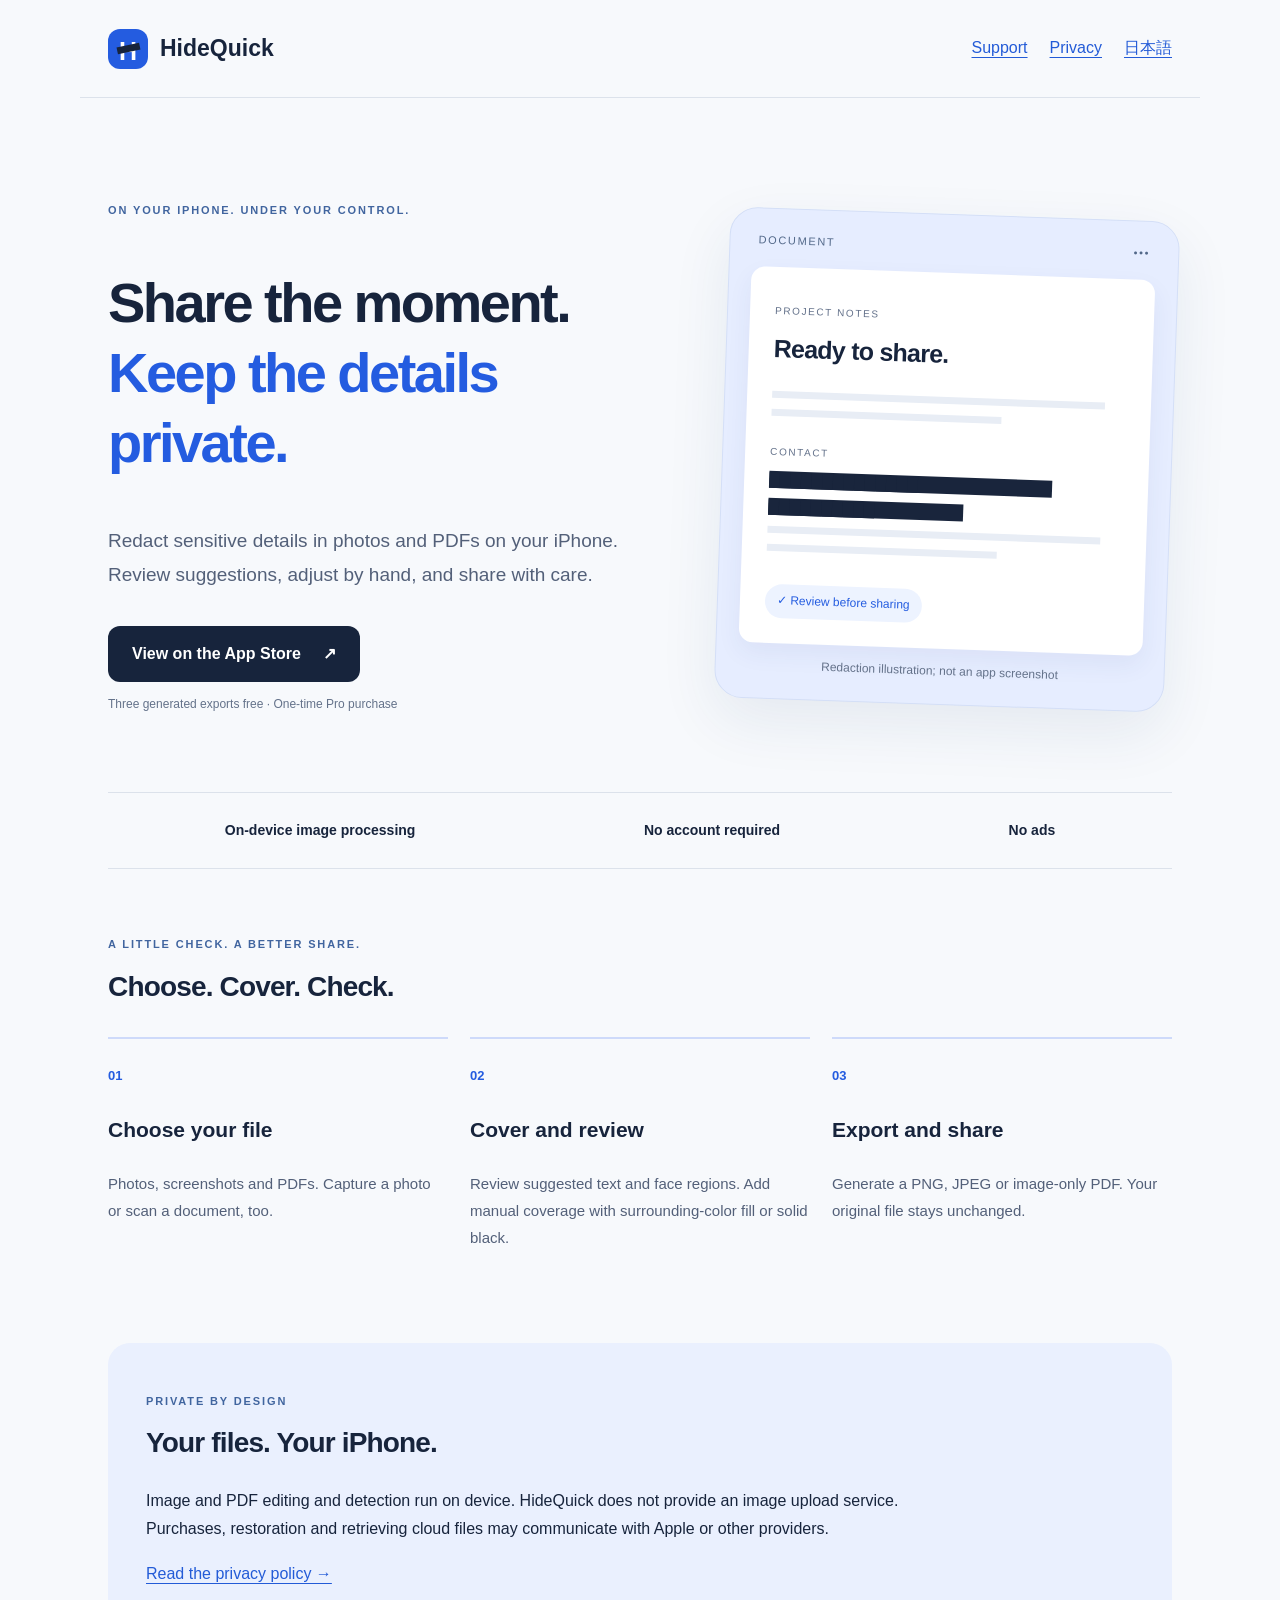
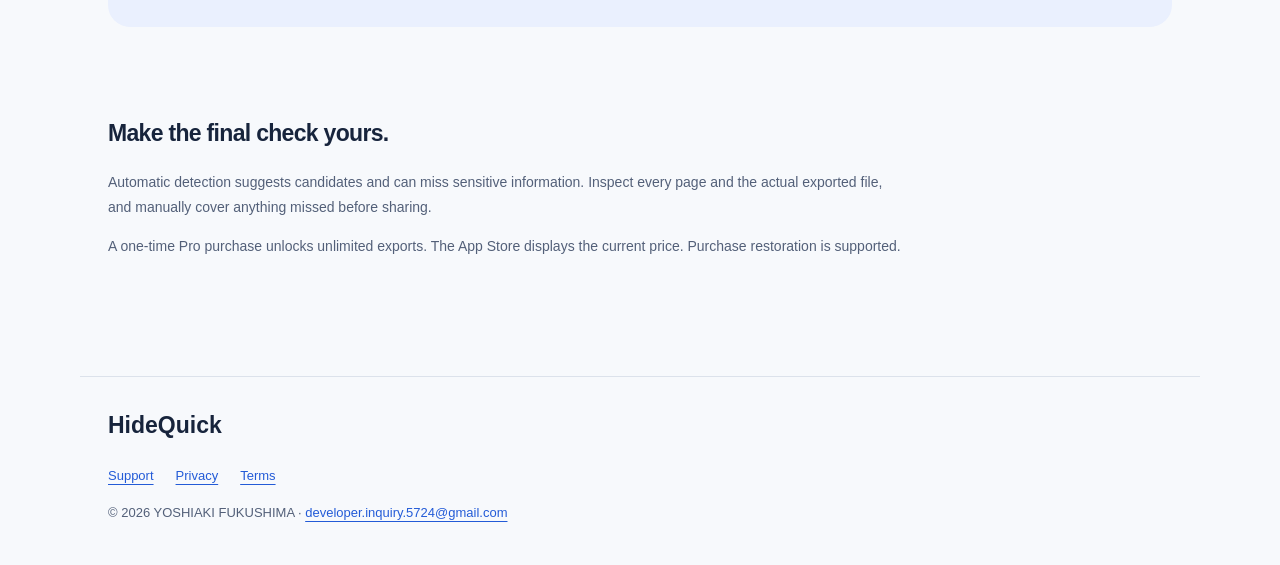
==== index-en.html @ 8d501123 "Add bilingual support, privacy, terms and website styles" ====
<!doctype html>
<html lang="en"><head><meta charset="utf-8"><meta name="viewport" content="width=device-width,initial-scale=1"><meta name="description" content="HideQuick — on-device photo and PDF redaction for iPhone. Review, cover and share."><title>HideQuick — Review. Redact. Share.</title><link rel="stylesheet" href="style.css"></head><body class="landing"><header><a class="brand" href="index-en.html"><span class="logo" aria-hidden="true">H<span></span></span>HideQuick</a><nav aria-label="Navigation"><a href="support-en.html">Support</a><a href="privacy-en.html">Privacy</a><a href="index.html">日本語</a></nav></header><main><section class="hero"><div><p class="eyebrow">ON YOUR IPHONE. UNDER YOUR CONTROL.</p><h1>Share the moment.<br><span>Keep the details private.</span></h1><p class="intro">Redact sensitive details in photos and PDFs on your iPhone. Review suggestions, adjust by hand, and share with care.</p><a class="button" href="https://apps.apple.com/jp/app/id6823112344">View on the App Store <span aria-hidden="true">↗</span></a><p class="fine">Three generated exports free · One-time Pro purchase</p></div><div class="demo" role="img" aria-label="Illustration of a document with fictional contact details redacted"><div class="demo-top"><span>DOCUMENT</span><span>•••</span></div><div class="paper"><p class="paper-label">PROJECT NOTES</p><h2>Ready to share.</h2><div class="line long"></div><div class="line"></div><p class="data-label">CONTACT</p><div class="masked">██████████████</div><div class="masked short">██████████</div><div class="line long"></div><div class="line"></div><span class="reviewed">✓ Review before sharing</span></div><p class="demo-note">Redaction illustration; not an app screenshot</p></div></section><section class="value-bar"><span>On-device image processing</span><span>No account required</span><span>No ads</span></section><section class="steps"><p class="eyebrow">A LITTLE CHECK. A BETTER SHARE.</p><h2>Choose. Cover. Check.</h2><div class="grid"><article class="feature"><span class="number">01</span><h3>Choose your file</h3><p>Photos, screenshots and PDFs. Capture a photo or scan a document, too.</p></article><article class="feature"><span class="number">02</span><h3>Cover and review</h3><p>Review suggested text and face regions. Add manual coverage with surrounding-color fill or solid black.</p></article><article class="feature"><span class="number">03</span><h3>Export and share</h3><p>Generate a PNG, JPEG or image-only PDF. Your original file stays unchanged.</p></article></div></section><section class="privacy-block"><p class="eyebrow">PRIVATE BY DESIGN</p><h2>Your files. Your iPhone.</h2><p>Image and PDF editing and detection run on device. HideQuick does not provide an image upload service. Purchases, restoration and retrieving cloud files may communicate with Apple or other providers.</p><a href="privacy-en.html">Read the privacy policy →</a></section><section class="notice"><h2>Make the final check yours.</h2><p>Automatic detection suggests candidates and can miss sensitive information. Inspect every page and the actual exported file, and manually cover anything missed before sharing.</p><p>A one-time Pro purchase unlocks unlimited exports. The App Store displays the current price. Purchase restoration is supported.</p></section></main><footer><a class="brand" href="index-en.html">HideQuick</a><nav><a href="support-en.html">Support</a><a href="privacy-en.html">Privacy</a><a href="terms-en.html">Terms</a></nav><p>© 2026 YOSHIAKI FUKUSHIMA · <a href="mailto:developer.inquiry.5724@gmail.com">developer.inquiry.5724@gmail.com</a></p></footer></body></html>
---- style.css ----
*{box-sizing:border-box}html{scroll-behavior:smooth}body{margin:0;font:16px/1.8 -apple-system,BlinkMacSystemFont,"Hiragino Sans",sans-serif;color:#17243c;background:#f7f9fc}header,main,footer{max-width:1120px;margin:auto;padding:28px}header{display:flex;justify-content:space-between;align-items:center;gap:20px;border-bottom:1px solid #dce2eb}a{color:#235bd7;text-underline-offset:4px}nav{display:flex;gap:22px;flex-wrap:wrap}.brand{display:inline-flex;align-items:center;gap:12px;font-size:23px;font-weight:800;text-decoration:none;color:#17243c}.logo{display:inline-grid;place-items:center;width:40px;height:40px;background:#245ce0;color:white;border-radius:12px;font-size:25px;position:relative}.logo span{position:absolute;width:23px;height:7px;background:#17243c;transform:rotate(-12deg)}h1{font-size:clamp(34px,5vw,56px);line-height:1.25;letter-spacing:-.045em}h1 span{color:#245ce0}h2{font-size:28px;line-height:1.45;margin-top:38px;letter-spacing:-.03em}h3{font-size:21px}p{overflow-wrap:anywhere}.intro{font-size:19px;color:#536079;max-width:620px}.button{display:inline-flex;gap:22px;align-items:center;background:#17243c;color:white;border-radius:12px;padding:14px 24px;text-decoration:none;font-weight:700;margin-top:14px}.button:hover{background:#245ce0}.fine,.demo-note{font-size:12px;color:#64728a}.eyebrow{font-size:11px;font-weight:800;letter-spacing:.17em;color:#41659f}.hero{display:grid;grid-template-columns:1.25fr 1fr;gap:52px;align-items:center;padding:64px 0}.demo{padding:22px;background:#e6edff;border:1px solid #d4dff7;border-radius:28px;transform:rotate(2deg);box-shadow:0 22px 60px #1c397015}.demo-top{display:flex;justify-content:space-between;font-size:11px;letter-spacing:.15em;padding:0 6px 16px;color:#526889}.paper{background:white;border-radius:14px;padding:25px;box-shadow:0 10px 25px #34457810}.paper-label,.data-label{font-size:10px;letter-spacing:.16em;color:#63718a}.paper h2{margin:5px 0 25px;font-size:25px}.line{height:7px;background:#e8edf5;width:65%;margin:11px 0}.long{width:94%}.masked{font-size:15px;line-height:1.35;letter-spacing:0;color:#19253c;overflow:hidden;width:80%;background:#19253c;margin:10px 0;height:17px}.short{width:55%}.data-label{margin:27px 0 10px}.reviewed{display:inline-block;margin-top:22px;color:#245ce0;background:#edf3ff;padding:6px 12px;border-radius:20px;font-size:12px}.demo-note{text-align:center;margin-bottom:0}.value-bar{display:flex;justify-content:space-around;gap:15px;padding:25px 10px;border-block:1px solid #dce2eb;font-size:14px;font-weight:650}.steps{padding:55px 0}.steps h2{margin-top:12px}.grid{display:grid;grid-template-columns:repeat(3,1fr);gap:22px;margin-top:30px}.feature{border-top:2px solid #cedafa;padding:22px 0}.feature p{color:#536079;font-size:15px}.number{color:#245ce0;font-size:13px;font-weight:800}.privacy-block{border-radius:22px;background:#eaf0fe;padding:38px;margin:0 0 42px}.privacy-block h2{margin-top:8px}.privacy-block p{max-width:790px}.notice{padding:10px 0 40px;max-width:800px}.notice h2{font-size:23px}.notice p{font-size:14px;color:#536079}footer{border-top:1px solid #dce2eb;font-size:13px;color:#536079;margin-top:35px}footer nav{margin-top:18px}.card{background:white;border:1px solid #dce2eb;border-radius:18px;padding:26px;margin:24px 0}details{border-bottom:1px solid #dce2eb;padding:18px 0}summary{cursor:pointer;font-weight:650}a:focus-visible,summary:focus-visible{outline:3px solid #e59529;outline-offset:5px}@media(max-width:760px){header,main,footer{padding:22px}header{align-items:flex-start;flex-direction:column}nav{gap:15px;font-size:14px}.hero{grid-template-columns:1fr;padding:32px 0;gap:32px}.hero h1{font-size:clamp(32px,8vw,48px)}.demo{max-width:440px;transform:none;width:100%;justify-self:center}.value-bar{flex-wrap:wrap;justify-content:flex-start;font-size:13px;gap:12px 20px}.grid{grid-template-columns:1fr;gap:8px}.steps{padding:36px 0}.privacy-block{padding:24px}.intro{font-size:17px}.feature{padding:15px 0}.feature h3{margin:8px 0}.feature p{margin:8px 0}}
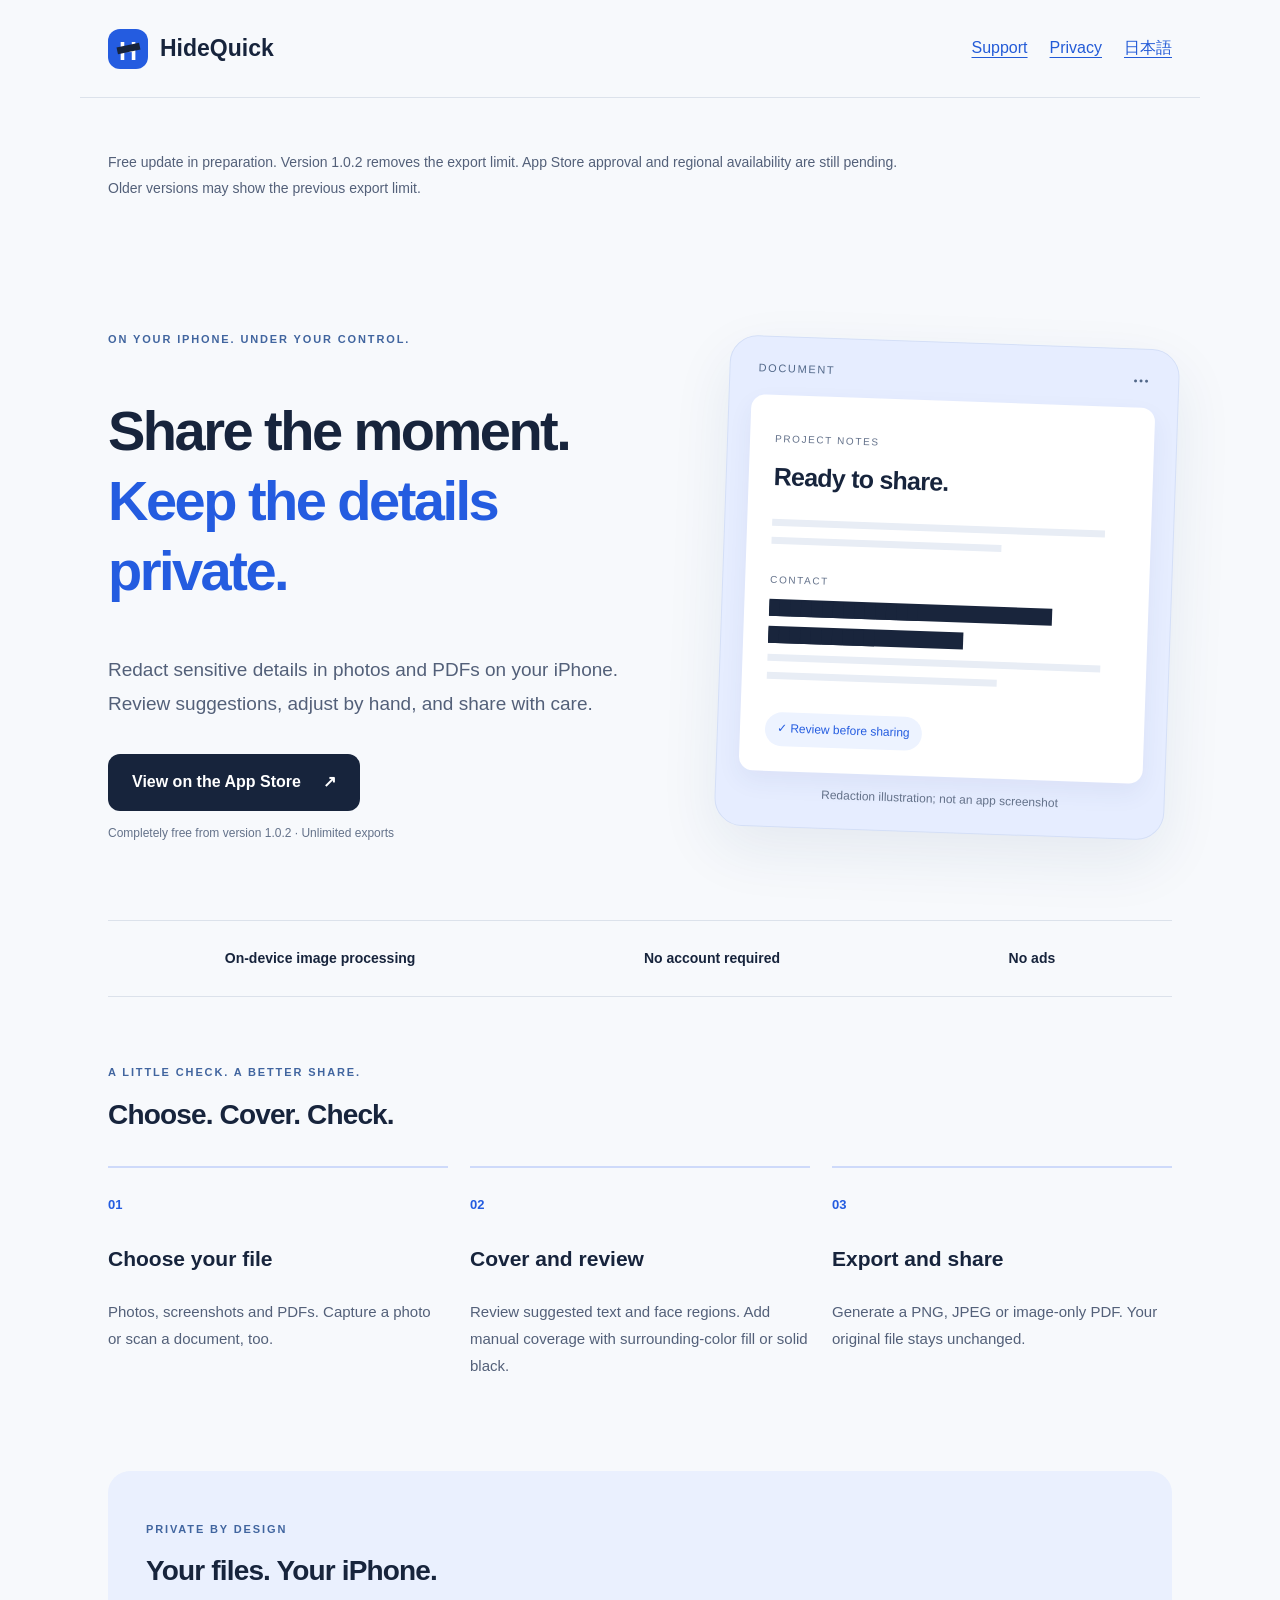
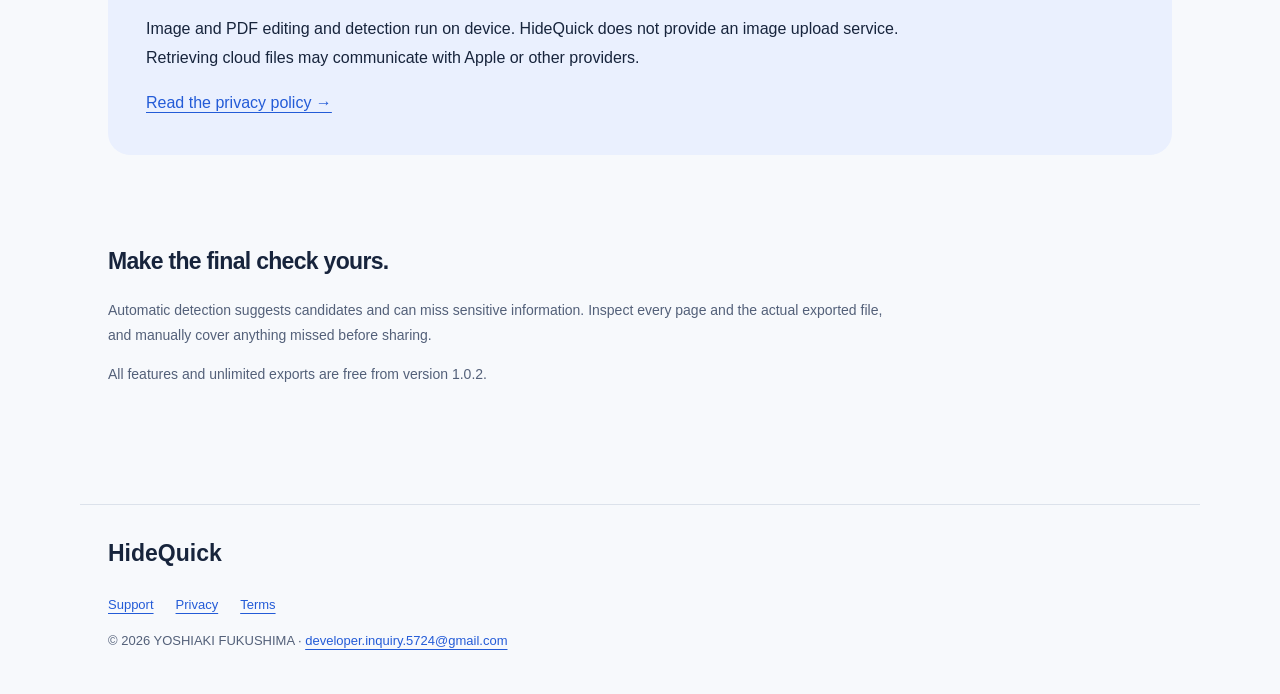
==== commit 03348816: "Update Japanese and English pages for the free 1.0.2 release" ====
--- a/index-en.html
+++ b/index-en.html
@@ -1,2 +1,2 @@
 <!doctype html>
-<html lang="en"><head><meta charset="utf-8"><meta name="viewport" content="width=device-width,initial-scale=1"><meta name="description" content="HideQuick — on-device photo and PDF redaction for iPhone. Review, cover and share."><title>HideQuick — Review. Redact. Share.</title><link rel="stylesheet" href="style.css"></head><body class="landing"><header><a class="brand" href="index-en.html"><span class="logo" aria-hidden="true">H<span></span></span>HideQuick</a><nav aria-label="Navigation"><a href="support-en.html">Support</a><a href="privacy-en.html">Privacy</a><a href="index.html">日本語</a></nav></header><main><section class="hero"><div><p class="eyebrow">ON YOUR IPHONE. UNDER YOUR CONTROL.</p><h1>Share the moment.<br><span>Keep the details private.</span></h1><p class="intro">Redact sensitive details in photos and PDFs on your iPhone. Review suggestions, adjust by hand, and share with care.</p><a class="button" href="https://apps.apple.com/jp/app/id6823112344">View on the App Store <span aria-hidden="true">↗</span></a><p class="fine">Three generated exports free · One-time Pro purchase</p></div><div class="demo" role="img" aria-label="Illustration of a document with fictional contact details redacted"><div class="demo-top"><span>DOCUMENT</span><span>•••</span></div><div class="paper"><p class="paper-label">PROJECT NOTES</p><h2>Ready to share.</h2><div class="line long"></div><div class="line"></div><p class="data-label">CONTACT</p><div class="masked">██████████████</div><div class="masked short">██████████</div><div class="line long"></div><div class="line"></div><span class="reviewed">✓ Review before sharing</span></div><p class="demo-note">Redaction illustration; not an app screenshot</p></div></section><section class="value-bar"><span>On-device image processing</span><span>No account required</span><span>No ads</span></section><section class="steps"><p class="eyebrow">A LITTLE CHECK. A BETTER SHARE.</p><h2>Choose. Cover. Check.</h2><div class="grid"><article class="feature"><span class="number">01</span><h3>Choose your file</h3><p>Photos, screenshots and PDFs. Capture a photo or scan a document, too.</p></article><article class="feature"><span class="number">02</span><h3>Cover and review</h3><p>Review suggested text and face regions. Add manual coverage with surrounding-color fill or solid black.</p></article><article class="feature"><span class="number">03</span><h3>Export and share</h3><p>Generate a PNG, JPEG or image-only PDF. Your original file stays unchanged.</p></article></div></section><section class="privacy-block"><p class="eyebrow">PRIVATE BY DESIGN</p><h2>Your files. Your iPhone.</h2><p>Image and PDF editing and detection run on device. HideQuick does not provide an image upload service. Purchases, restoration and retrieving cloud files may communicate with Apple or other providers.</p><a href="privacy-en.html">Read the privacy policy →</a></section><section class="notice"><h2>Make the final check yours.</h2><p>Automatic detection suggests candidates and can miss sensitive information. Inspect every page and the actual exported file, and manually cover anything missed before sharing.</p><p>A one-time Pro purchase unlocks unlimited exports. The App Store displays the current price. Purchase restoration is supported.</p></section></main><footer><a class="brand" href="index-en.html">HideQuick</a><nav><a href="support-en.html">Support</a><a href="privacy-en.html">Privacy</a><a href="terms-en.html">Terms</a></nav><p>© 2026 YOSHIAKI FUKUSHIMA · <a href="mailto:developer.inquiry.5724@gmail.com">developer.inquiry.5724@gmail.com</a></p></footer></body></html>+<html lang="en"><head><meta charset="utf-8"><meta name="viewport" content="width=device-width,initial-scale=1"><meta name="description" content="HideQuick — on-device photo and PDF redaction for iPhone. Review, cover and share. Unlimited free exports from version 1.0.2."><title>HideQuick — Review. Redact. Share.</title><link rel="stylesheet" href="style.css"></head><body class="landing"><header><a class="brand" href="index-en.html"><span class="logo" aria-hidden="true">H<span></span></span>HideQuick</a><nav aria-label="Navigation"><a href="support-en.html">Support</a><a href="privacy-en.html">Privacy</a><a href="index.html">日本語</a></nav></header><main><aside class="notice"><p>Free update in preparation. Version 1.0.2 removes the export limit. App Store approval and regional availability are still pending. Older versions may show the previous export limit.</p></aside><section class="hero"><div><p class="eyebrow">ON YOUR IPHONE. UNDER YOUR CONTROL.</p><h1>Share the moment.<br><span>Keep the details private.</span></h1><p class="intro">Redact sensitive details in photos and PDFs on your iPhone. Review suggestions, adjust by hand, and share with care.</p><a class="button" href="https://apps.apple.com/jp/app/id6823112344">View on the App Store <span aria-hidden="true">↗</span></a><p class="fine">Completely free from version 1.0.2 · Unlimited exports</p></div><div class="demo" role="img" aria-label="Illustration of a document with fictional contact details redacted"><div class="demo-top"><span>DOCUMENT</span><span>•••</span></div><div class="paper"><p class="paper-label">PROJECT NOTES</p><h2>Ready to share.</h2><div class="line long"></div><div class="line"></div><p class="data-label">CONTACT</p><div class="masked">██████████████</div><div class="masked short">██████████</div><div class="line long"></div><div class="line"></div><span class="reviewed">✓ Review before sharing</span></div><p class="demo-note">Redaction illustration; not an app screenshot</p></div></section><section class="value-bar"><span>On-device image processing</span><span>No account required</span><span>No ads</span></section><section class="steps"><p class="eyebrow">A LITTLE CHECK. A BETTER SHARE.</p><h2>Choose. Cover. Check.</h2><div class="grid"><article class="feature"><span class="number">01</span><h3>Choose your file</h3><p>Photos, screenshots and PDFs. Capture a photo or scan a document, too.</p></article><article class="feature"><span class="number">02</span><h3>Cover and review</h3><p>Review suggested text and face regions. Add manual coverage with surrounding-color fill or solid black.</p></article><article class="feature"><span class="number">03</span><h3>Export and share</h3><p>Generate a PNG, JPEG or image-only PDF. Your original file stays unchanged.</p></article></div></section><section class="privacy-block"><p class="eyebrow">PRIVATE BY DESIGN</p><h2>Your files. Your iPhone.</h2><p>Image and PDF editing and detection run on device. HideQuick does not provide an image upload service. Retrieving cloud files may communicate with Apple or other providers.</p><a href="privacy-en.html">Read the privacy policy →</a></section><section class="notice"><h2>Make the final check yours.</h2><p>Automatic detection suggests candidates and can miss sensitive information. Inspect every page and the actual exported file, and manually cover anything missed before sharing.</p><p>All features and unlimited exports are free from version 1.0.2.</p></section></main><footer><a class="brand" href="index-en.html">HideQuick</a><nav><a href="support-en.html">Support</a><a href="privacy-en.html">Privacy</a><a href="terms-en.html">Terms</a></nav><p>© 2026 YOSHIAKI FUKUSHIMA · <a href="mailto:developer.inquiry.5724@gmail.com">developer.inquiry.5724@gmail.com</a></p></footer></body></html>
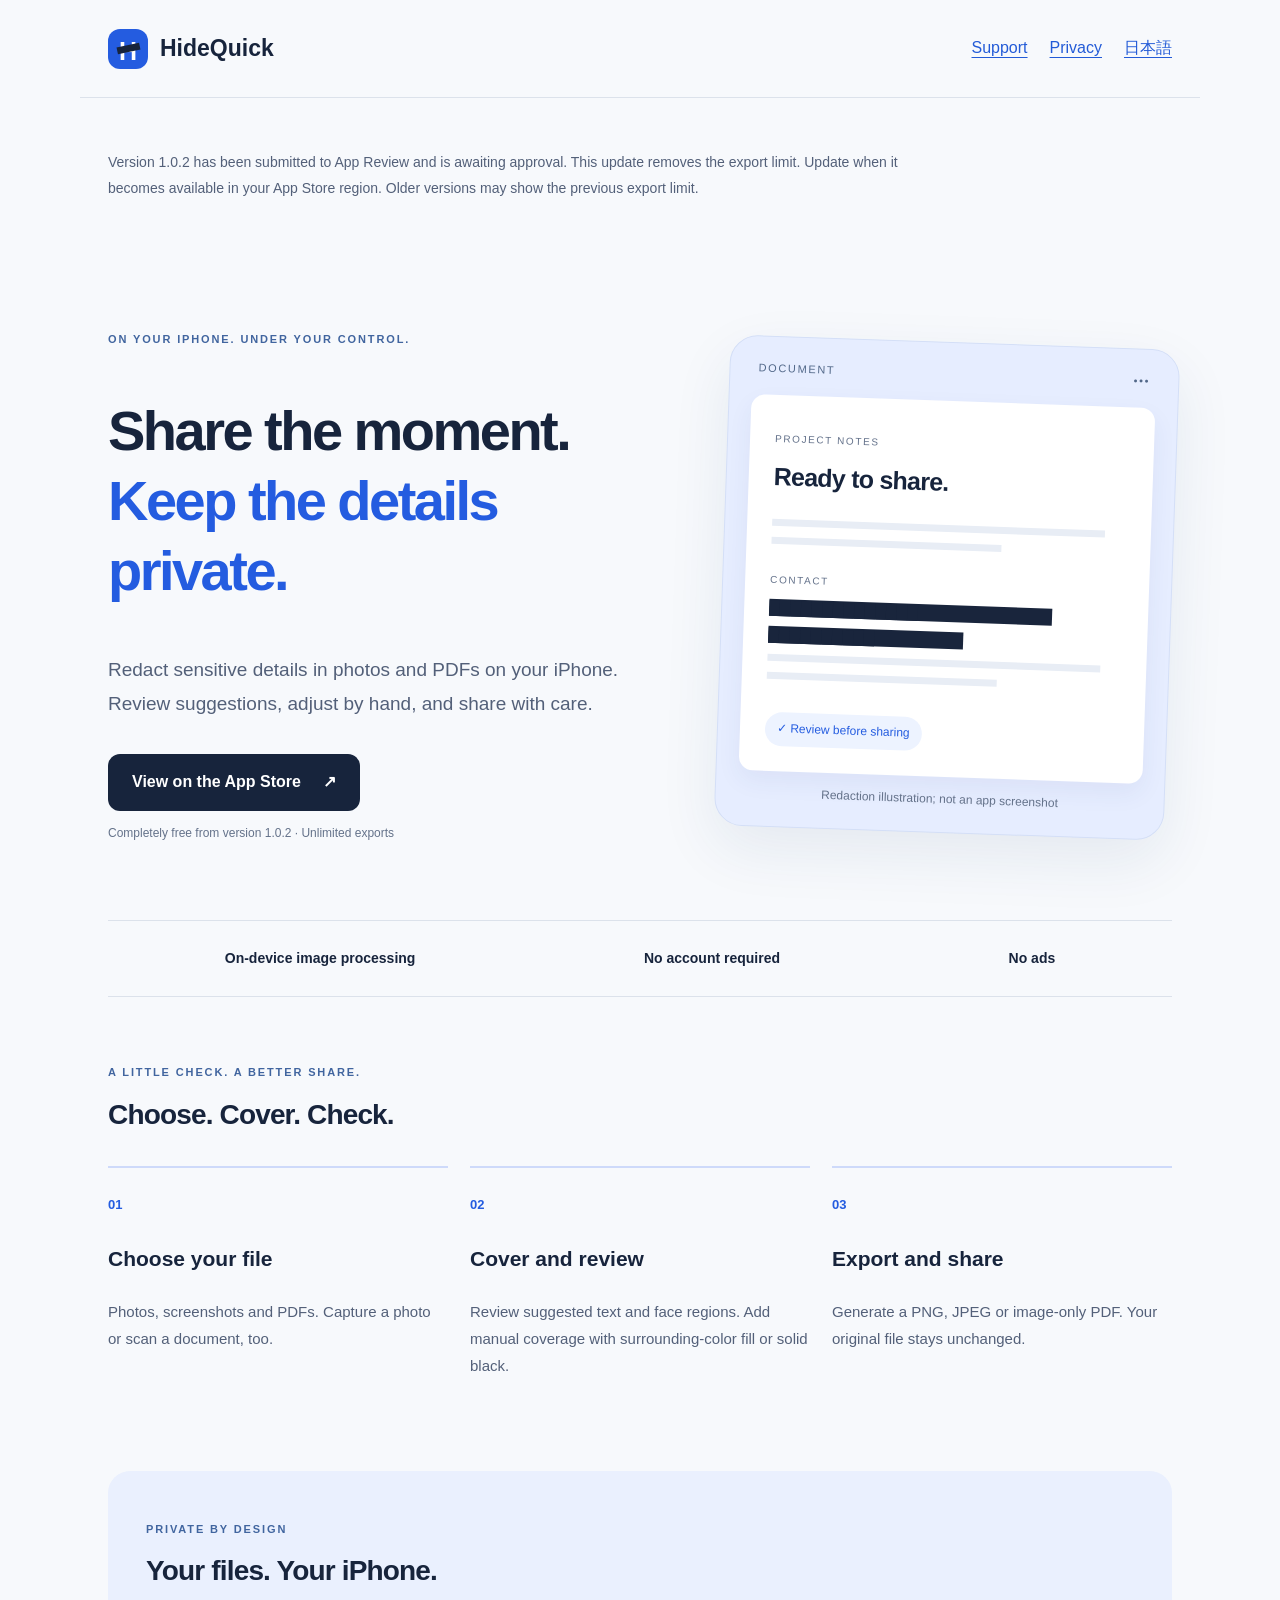
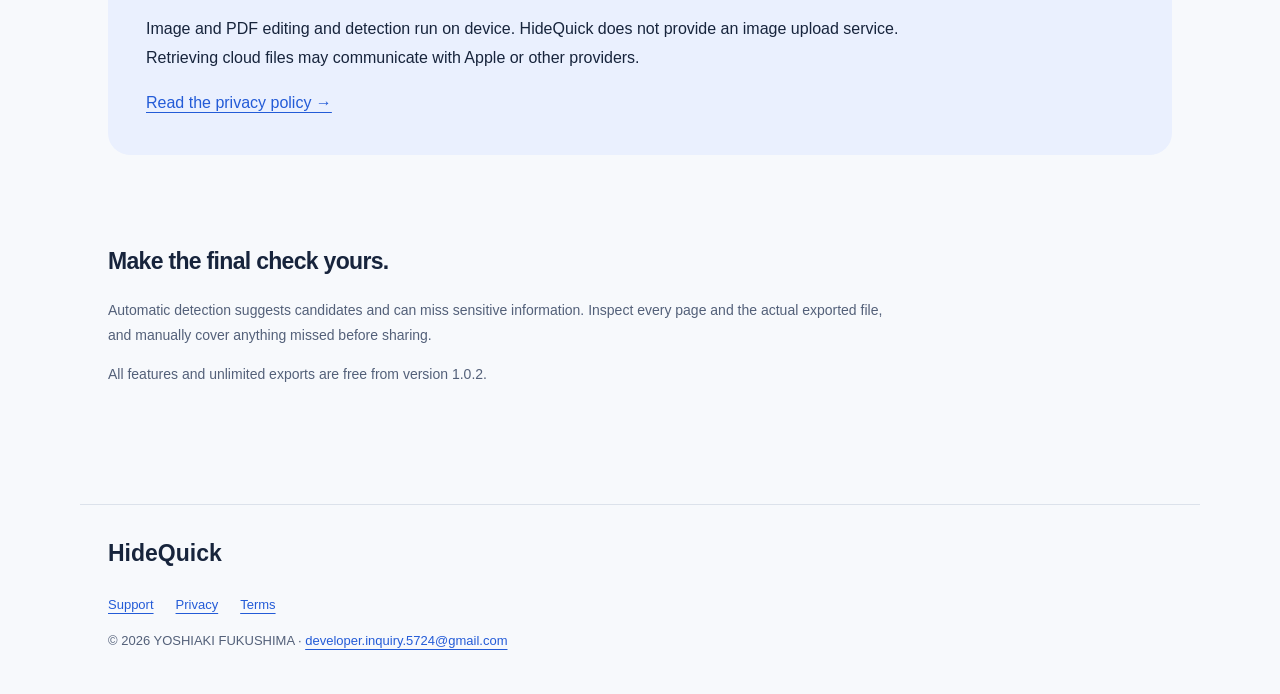
==== commit 3bc4d70b: "Announce that the completely free update is awaiting App Review" ====
--- a/index-en.html
+++ b/index-en.html
@@ -1,2 +1,2 @@
 <!doctype html>
-<html lang="en"><head><meta charset="utf-8"><meta name="viewport" content="width=device-width,initial-scale=1"><meta name="description" content="HideQuick — on-device photo and PDF redaction for iPhone. Review, cover and share. Unlimited free exports from version 1.0.2."><title>HideQuick — Review. Redact. Share.</title><link rel="stylesheet" href="style.css"></head><body class="landing"><header><a class="brand" href="index-en.html"><span class="logo" aria-hidden="true">H<span></span></span>HideQuick</a><nav aria-label="Navigation"><a href="support-en.html">Support</a><a href="privacy-en.html">Privacy</a><a href="index.html">日本語</a></nav></header><main><aside class="notice"><p>Free update in preparation. Version 1.0.2 removes the export limit. App Store approval and regional availability are still pending. Older versions may show the previous export limit.</p></aside><section class="hero"><div><p class="eyebrow">ON YOUR IPHONE. UNDER YOUR CONTROL.</p><h1>Share the moment.<br><span>Keep the details private.</span></h1><p class="intro">Redact sensitive details in photos and PDFs on your iPhone. Review suggestions, adjust by hand, and share with care.</p><a class="button" href="https://apps.apple.com/jp/app/id6823112344">View on the App Store <span aria-hidden="true">↗</span></a><p class="fine">Completely free from version 1.0.2 · Unlimited exports</p></div><div class="demo" role="img" aria-label="Illustration of a document with fictional contact details redacted"><div class="demo-top"><span>DOCUMENT</span><span>•••</span></div><div class="paper"><p class="paper-label">PROJECT NOTES</p><h2>Ready to share.</h2><div class="line long"></div><div class="line"></div><p class="data-label">CONTACT</p><div class="masked">██████████████</div><div class="masked short">██████████</div><div class="line long"></div><div class="line"></div><span class="reviewed">✓ Review before sharing</span></div><p class="demo-note">Redaction illustration; not an app screenshot</p></div></section><section class="value-bar"><span>On-device image processing</span><span>No account required</span><span>No ads</span></section><section class="steps"><p class="eyebrow">A LITTLE CHECK. A BETTER SHARE.</p><h2>Choose. Cover. Check.</h2><div class="grid"><article class="feature"><span class="number">01</span><h3>Choose your file</h3><p>Photos, screenshots and PDFs. Capture a photo or scan a document, too.</p></article><article class="feature"><span class="number">02</span><h3>Cover and review</h3><p>Review suggested text and face regions. Add manual coverage with surrounding-color fill or solid black.</p></article><article class="feature"><span class="number">03</span><h3>Export and share</h3><p>Generate a PNG, JPEG or image-only PDF. Your original file stays unchanged.</p></article></div></section><section class="privacy-block"><p class="eyebrow">PRIVATE BY DESIGN</p><h2>Your files. Your iPhone.</h2><p>Image and PDF editing and detection run on device. HideQuick does not provide an image upload service. Retrieving cloud files may communicate with Apple or other providers.</p><a href="privacy-en.html">Read the privacy policy →</a></section><section class="notice"><h2>Make the final check yours.</h2><p>Automatic detection suggests candidates and can miss sensitive information. Inspect every page and the actual exported file, and manually cover anything missed before sharing.</p><p>All features and unlimited exports are free from version 1.0.2.</p></section></main><footer><a class="brand" href="index-en.html">HideQuick</a><nav><a href="support-en.html">Support</a><a href="privacy-en.html">Privacy</a><a href="terms-en.html">Terms</a></nav><p>© 2026 YOSHIAKI FUKUSHIMA · <a href="mailto:developer.inquiry.5724@gmail.com">developer.inquiry.5724@gmail.com</a></p></footer></body></html>+<html lang="en"><head><meta charset="utf-8"><meta name="viewport" content="width=device-width,initial-scale=1"><meta name="description" content="HideQuick — on-device photo and PDF redaction for iPhone. Review, cover and share. Unlimited free exports from version 1.0.2."><title>HideQuick — Review. Redact. Share.</title><link rel="stylesheet" href="style.css"></head><body class="landing"><header><a class="brand" href="index-en.html"><span class="logo" aria-hidden="true">H<span></span></span>HideQuick</a><nav aria-label="Navigation"><a href="support-en.html">Support</a><a href="privacy-en.html">Privacy</a><a href="index.html">日本語</a></nav></header><main><aside class="notice"><p>Version 1.0.2 has been submitted to App Review and is awaiting approval. This update removes the export limit. Update when it becomes available in your App Store region. Older versions may show the previous export limit.</p></aside><section class="hero"><div><p class="eyebrow">ON YOUR IPHONE. UNDER YOUR CONTROL.</p><h1>Share the moment.<br><span>Keep the details private.</span></h1><p class="intro">Redact sensitive details in photos and PDFs on your iPhone. Review suggestions, adjust by hand, and share with care.</p><a class="button" href="https://apps.apple.com/jp/app/id6823112344">View on the App Store <span aria-hidden="true">↗</span></a><p class="fine">Completely free from version 1.0.2 · Unlimited exports</p></div><div class="demo" role="img" aria-label="Illustration of a document with fictional contact details redacted"><div class="demo-top"><span>DOCUMENT</span><span>•••</span></div><div class="paper"><p class="paper-label">PROJECT NOTES</p><h2>Ready to share.</h2><div class="line long"></div><div class="line"></div><p class="data-label">CONTACT</p><div class="masked">██████████████</div><div class="masked short">██████████</div><div class="line long"></div><div class="line"></div><span class="reviewed">✓ Review before sharing</span></div><p class="demo-note">Redaction illustration; not an app screenshot</p></div></section><section class="value-bar"><span>On-device image processing</span><span>No account required</span><span>No ads</span></section><section class="steps"><p class="eyebrow">A LITTLE CHECK. A BETTER SHARE.</p><h2>Choose. Cover. Check.</h2><div class="grid"><article class="feature"><span class="number">01</span><h3>Choose your file</h3><p>Photos, screenshots and PDFs. Capture a photo or scan a document, too.</p></article><article class="feature"><span class="number">02</span><h3>Cover and review</h3><p>Review suggested text and face regions. Add manual coverage with surrounding-color fill or solid black.</p></article><article class="feature"><span class="number">03</span><h3>Export and share</h3><p>Generate a PNG, JPEG or image-only PDF. Your original file stays unchanged.</p></article></div></section><section class="privacy-block"><p class="eyebrow">PRIVATE BY DESIGN</p><h2>Your files. Your iPhone.</h2><p>Image and PDF editing and detection run on device. HideQuick does not provide an image upload service. Retrieving cloud files may communicate with Apple or other providers.</p><a href="privacy-en.html">Read the privacy policy →</a></section><section class="notice"><h2>Make the final check yours.</h2><p>Automatic detection suggests candidates and can miss sensitive information. Inspect every page and the actual exported file, and manually cover anything missed before sharing.</p><p>All features and unlimited exports are free from version 1.0.2.</p></section></main><footer><a class="brand" href="index-en.html">HideQuick</a><nav><a href="support-en.html">Support</a><a href="privacy-en.html">Privacy</a><a href="terms-en.html">Terms</a></nav><p>© 2026 YOSHIAKI FUKUSHIMA · <a href="mailto:developer.inquiry.5724@gmail.com">developer.inquiry.5724@gmail.com</a></p></footer></body></html>
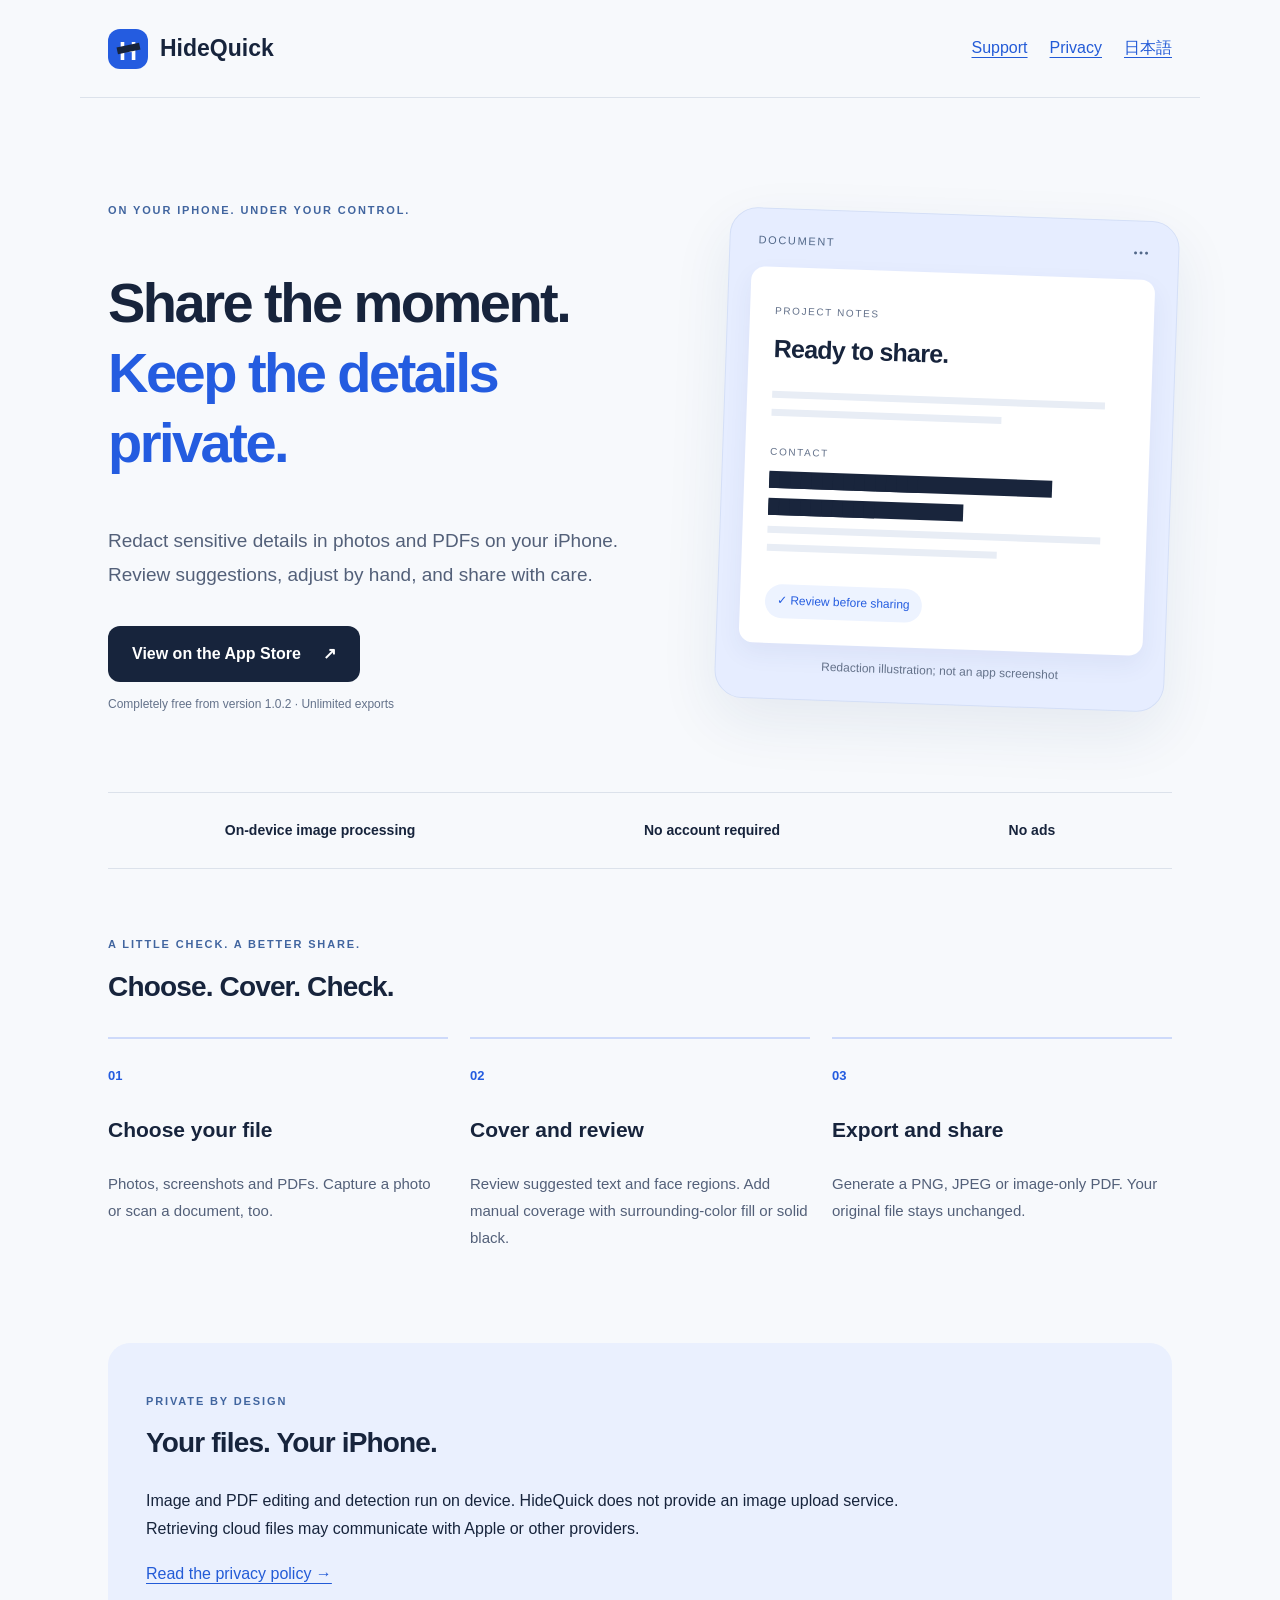
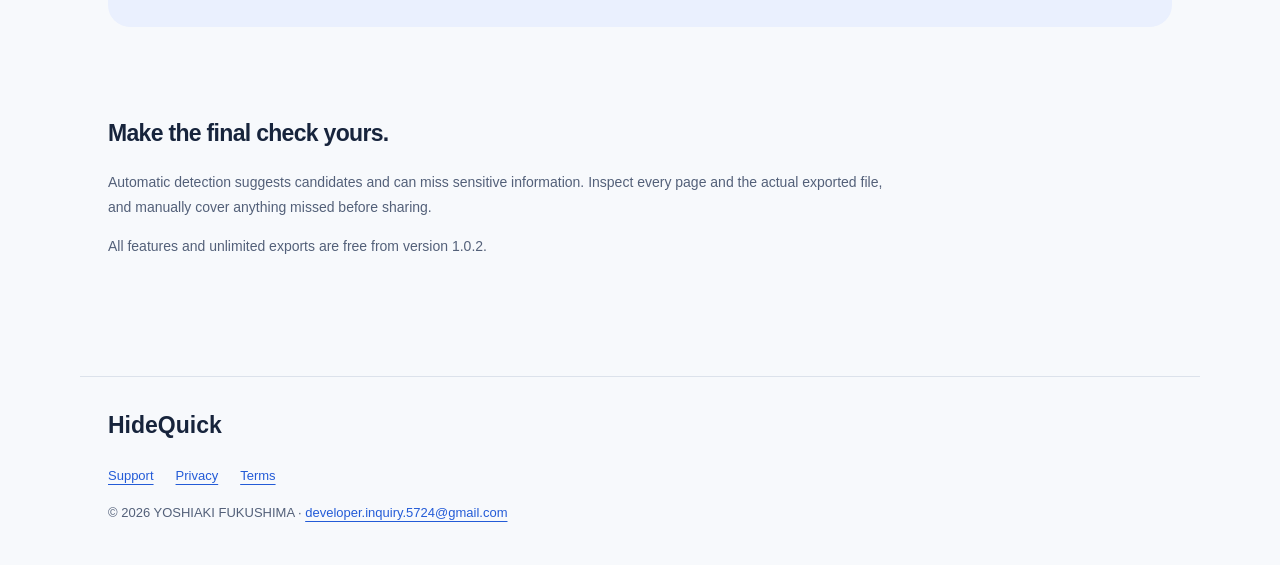
==== commit 03d08a00: "Remove review notices after free HideQuick 1.0.2 went live" ====
--- a/index-en.html
+++ b/index-en.html
@@ -1,2 +1,2 @@
 <!doctype html>
-<html lang="en"><head><meta charset="utf-8"><meta name="viewport" content="width=device-width,initial-scale=1"><meta name="description" content="HideQuick — on-device photo and PDF redaction for iPhone. Review, cover and share. Unlimited free exports from version 1.0.2."><title>HideQuick — Review. Redact. Share.</title><link rel="stylesheet" href="style.css"></head><body class="landing"><header><a class="brand" href="index-en.html"><span class="logo" aria-hidden="true">H<span></span></span>HideQuick</a><nav aria-label="Navigation"><a href="support-en.html">Support</a><a href="privacy-en.html">Privacy</a><a href="index.html">日本語</a></nav></header><main><aside class="notice"><p>Version 1.0.2 has been submitted to App Review and is awaiting approval. This update removes the export limit. Update when it becomes available in your App Store region. Older versions may show the previous export limit.</p></aside><section class="hero"><div><p class="eyebrow">ON YOUR IPHONE. UNDER YOUR CONTROL.</p><h1>Share the moment.<br><span>Keep the details private.</span></h1><p class="intro">Redact sensitive details in photos and PDFs on your iPhone. Review suggestions, adjust by hand, and share with care.</p><a class="button" href="https://apps.apple.com/jp/app/id6823112344">View on the App Store <span aria-hidden="true">↗</span></a><p class="fine">Completely free from version 1.0.2 · Unlimited exports</p></div><div class="demo" role="img" aria-label="Illustration of a document with fictional contact details redacted"><div class="demo-top"><span>DOCUMENT</span><span>•••</span></div><div class="paper"><p class="paper-label">PROJECT NOTES</p><h2>Ready to share.</h2><div class="line long"></div><div class="line"></div><p class="data-label">CONTACT</p><div class="masked">██████████████</div><div class="masked short">██████████</div><div class="line long"></div><div class="line"></div><span class="reviewed">✓ Review before sharing</span></div><p class="demo-note">Redaction illustration; not an app screenshot</p></div></section><section class="value-bar"><span>On-device image processing</span><span>No account required</span><span>No ads</span></section><section class="steps"><p class="eyebrow">A LITTLE CHECK. A BETTER SHARE.</p><h2>Choose. Cover. Check.</h2><div class="grid"><article class="feature"><span class="number">01</span><h3>Choose your file</h3><p>Photos, screenshots and PDFs. Capture a photo or scan a document, too.</p></article><article class="feature"><span class="number">02</span><h3>Cover and review</h3><p>Review suggested text and face regions. Add manual coverage with surrounding-color fill or solid black.</p></article><article class="feature"><span class="number">03</span><h3>Export and share</h3><p>Generate a PNG, JPEG or image-only PDF. Your original file stays unchanged.</p></article></div></section><section class="privacy-block"><p class="eyebrow">PRIVATE BY DESIGN</p><h2>Your files. Your iPhone.</h2><p>Image and PDF editing and detection run on device. HideQuick does not provide an image upload service. Retrieving cloud files may communicate with Apple or other providers.</p><a href="privacy-en.html">Read the privacy policy →</a></section><section class="notice"><h2>Make the final check yours.</h2><p>Automatic detection suggests candidates and can miss sensitive information. Inspect every page and the actual exported file, and manually cover anything missed before sharing.</p><p>All features and unlimited exports are free from version 1.0.2.</p></section></main><footer><a class="brand" href="index-en.html">HideQuick</a><nav><a href="support-en.html">Support</a><a href="privacy-en.html">Privacy</a><a href="terms-en.html">Terms</a></nav><p>© 2026 YOSHIAKI FUKUSHIMA · <a href="mailto:developer.inquiry.5724@gmail.com">developer.inquiry.5724@gmail.com</a></p></footer></body></html>+<html lang="en"><head><meta charset="utf-8"><meta name="viewport" content="width=device-width,initial-scale=1"><meta name="description" content="HideQuick — on-device photo and PDF redaction for iPhone. Review, cover and share. Unlimited free exports from version 1.0.2."><title>HideQuick — Review. Redact. Share.</title><link rel="stylesheet" href="style.css"></head><body class="landing"><header><a class="brand" href="index-en.html"><span class="logo" aria-hidden="true">H<span></span></span>HideQuick</a><nav aria-label="Navigation"><a href="support-en.html">Support</a><a href="privacy-en.html">Privacy</a><a href="index.html">日本語</a></nav></header><main><section class="hero"><div><p class="eyebrow">ON YOUR IPHONE. UNDER YOUR CONTROL.</p><h1>Share the moment.<br><span>Keep the details private.</span></h1><p class="intro">Redact sensitive details in photos and PDFs on your iPhone. Review suggestions, adjust by hand, and share with care.</p><a class="button" href="https://apps.apple.com/jp/app/id6823112344">View on the App Store <span aria-hidden="true">↗</span></a><p class="fine">Completely free from version 1.0.2 · Unlimited exports</p></div><div class="demo" role="img" aria-label="Illustration of a document with fictional contact details redacted"><div class="demo-top"><span>DOCUMENT</span><span>•••</span></div><div class="paper"><p class="paper-label">PROJECT NOTES</p><h2>Ready to share.</h2><div class="line long"></div><div class="line"></div><p class="data-label">CONTACT</p><div class="masked">██████████████</div><div class="masked short">██████████</div><div class="line long"></div><div class="line"></div><span class="reviewed">✓ Review before sharing</span></div><p class="demo-note">Redaction illustration; not an app screenshot</p></div></section><section class="value-bar"><span>On-device image processing</span><span>No account required</span><span>No ads</span></section><section class="steps"><p class="eyebrow">A LITTLE CHECK. A BETTER SHARE.</p><h2>Choose. Cover. Check.</h2><div class="grid"><article class="feature"><span class="number">01</span><h3>Choose your file</h3><p>Photos, screenshots and PDFs. Capture a photo or scan a document, too.</p></article><article class="feature"><span class="number">02</span><h3>Cover and review</h3><p>Review suggested text and face regions. Add manual coverage with surrounding-color fill or solid black.</p></article><article class="feature"><span class="number">03</span><h3>Export and share</h3><p>Generate a PNG, JPEG or image-only PDF. Your original file stays unchanged.</p></article></div></section><section class="privacy-block"><p class="eyebrow">PRIVATE BY DESIGN</p><h2>Your files. Your iPhone.</h2><p>Image and PDF editing and detection run on device. HideQuick does not provide an image upload service. Retrieving cloud files may communicate with Apple or other providers.</p><a href="privacy-en.html">Read the privacy policy →</a></section><section class="notice"><h2>Make the final check yours.</h2><p>Automatic detection suggests candidates and can miss sensitive information. Inspect every page and the actual exported file, and manually cover anything missed before sharing.</p><p>All features and unlimited exports are free from version 1.0.2.</p></section></main><footer><a class="brand" href="index-en.html">HideQuick</a><nav><a href="support-en.html">Support</a><a href="privacy-en.html">Privacy</a><a href="terms-en.html">Terms</a></nav><p>© 2026 YOSHIAKI FUKUSHIMA · <a href="mailto:developer.inquiry.5724@gmail.com">developer.inquiry.5724@gmail.com</a></p></footer></body></html>
